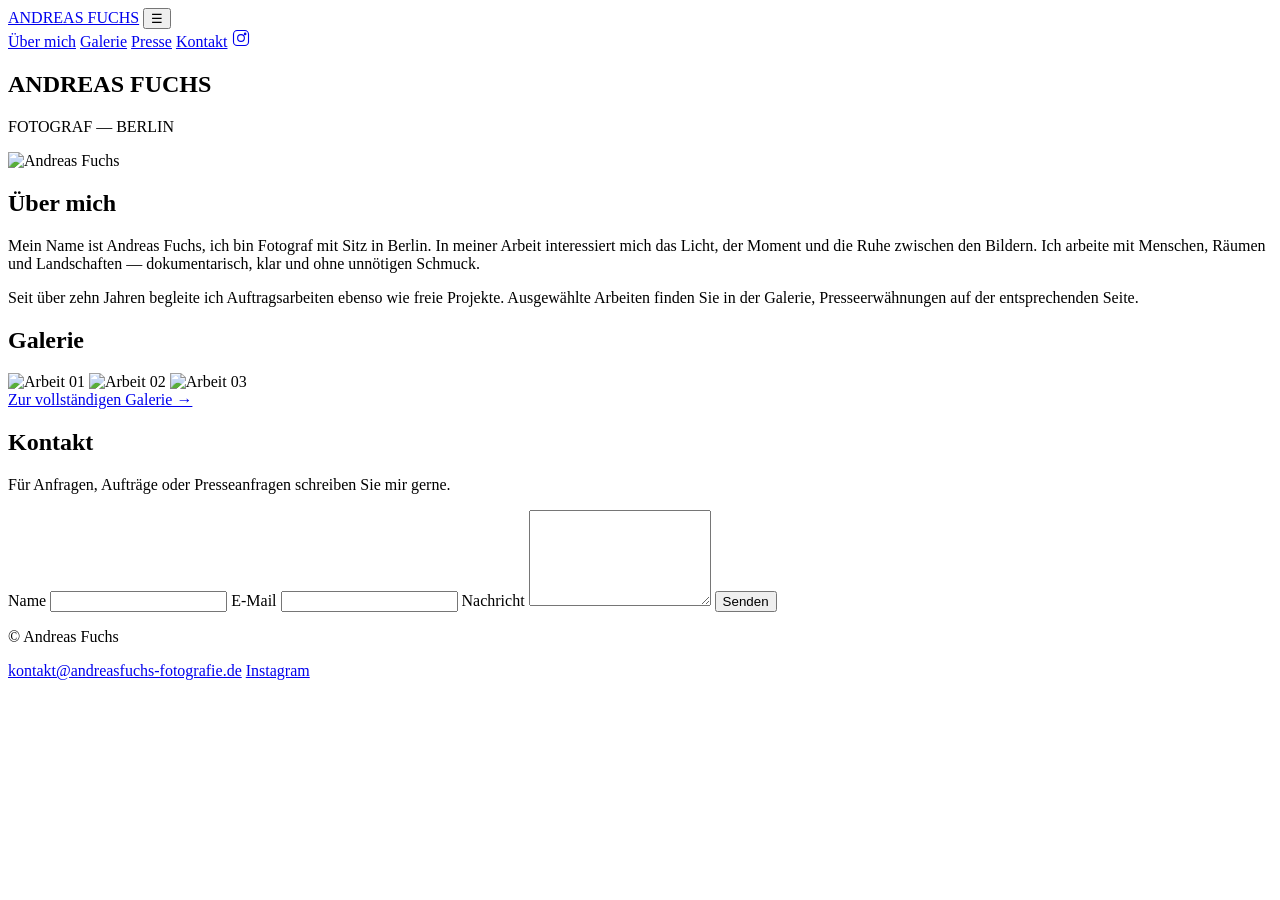
==== index.html @ 24225672 "Create index.html" ====
<!DOCTYPE html>
<html lang="de">
<head>
<meta charset="UTF-8">
<meta name="viewport" content="width=device-width, initial-scale=1.0">
<title>Andreas Fuchs — Fotograf</title>
<meta name="description" content="Andreas Fuchs — Fotograf. Portfolio, Galerie und Kontakt.">
<link rel="preconnect" href="https://fonts.googleapis.com">
<link href="https://fonts.googleapis.com/css2?family=UnifrakturCook:wght@700&display=swap" rel="stylesheet">
<link rel="stylesheet" href="css/style.css">
</head>
<body>

<header class="site-header">
  <a href="index.html" class="logo">ANDREAS FUCHS</a>
  <button class="nav-toggle" id="navToggle" aria-label="Menü öffnen">☰</button>
  <nav class="main-nav" id="mainNav">
    <a href="index.html#about">Über mich</a>
    <a href="galerie.html">Galerie</a>
    <a href="presse.html">Presse</a>
    <a href="index.html#kontakt">Kontakt</a>
    <a href="https://instagram.com/DEIN_INSTAGRAM_NAME" target="_blank" rel="noopener" class="ig-link" aria-label="Instagram">
      <svg width="18" height="18" viewBox="0 0 24 24" fill="none" stroke="currentColor" stroke-width="1.5">
        <rect x="2" y="2" width="20" height="20" rx="5"/>
        <circle cx="12" cy="12" r="4.5"/>
        <circle cx="17.5" cy="6.5" r="1"/>
      </svg>
    </a>
  </nav>
</header>

<main>

  <section class="hero">
    <h1 class="display-name">ANDREAS FUCHS</h1>
    <p class="hero-sub">FOTOGRAF — BERLIN</p>
  </section>

  <section id="about" class="about">
    <div class="about-grid">
      <div class="about-image">
        <img src="images/portrait.jpg" alt="Andreas Fuchs">
      </div>
      <div class="about-text">
        <h2>Über mich</h2>
        <p>
          Mein Name ist Andreas Fuchs, ich bin Fotograf mit Sitz in Berlin.
          In meiner Arbeit interessiert mich das Licht, der Moment und die
          Ruhe zwischen den Bildern. Ich arbeite mit Menschen, Räumen und
          Landschaften — dokumentarisch, klar und ohne unnötigen Schmuck.
        </p>
        <p>
          Seit über zehn Jahren begleite ich Auftragsarbeiten ebenso wie
          freie Projekte. Ausgewählte Arbeiten finden Sie in der Galerie,
          Presseerwähnungen auf der entsprechenden Seite.
        </p>
      </div>
    </div>
  </section>

  <section class="gallery-teaser">
    <h2>Galerie</h2>
    <div class="teaser-grid">
      <img src="images/01.jpg" alt="Arbeit 01">
      <img src="images/02.jpg" alt="Arbeit 02">
      <img src="images/03.jpg" alt="Arbeit 03">
    </div>
    <a href="galerie.html" class="text-link">Zur vollständigen Galerie →</a>
  </section>

  <section id="kontakt" class="kontakt">
    <h2>Kontakt</h2>
    <p class="kontakt-intro">Für Anfragen, Aufträge oder Presseanfragen schreiben Sie mir gerne.</p>

    <form action="https://formsubmit.co/DEINE-EMAIL@domain.de" method="POST" class="contact-form">
      <input type="hidden" name="_subject" value="Neue Nachricht über die Website">
      <input type="hidden" name="_captcha" value="false">
      <input type="hidden" name="_next" value="https://DEINE-DOMAIN.de/index.html#kontakt">

      <label for="name">Name</label>
      <input type="text" id="name" name="Name" required>

      <label for="email">E-Mail</label>
      <input type="email" id="email" name="E-Mail" required>

      <label for="nachricht">Nachricht</label>
      <textarea id="nachricht" name="Nachricht" rows="6" required></textarea>

      <button type="submit">Senden</button>
    </form>
  </section>

</main>

<footer class="site-footer">
  <p>© <span id="year"></span> Andreas Fuchs</p>
  <div class="footer-links">
    <a href="mailto:kontakt@andreasfuchs-fotografie.de">kontakt@andreasfuchs-fotografie.de</a>
    <a href="https://instagram.com/DEIN_INSTAGRAM_NAME" target="_blank" rel="noopener">Instagram</a>
  </div>
</footer>

<script src="js/script.js"></script>
</body>
</html>
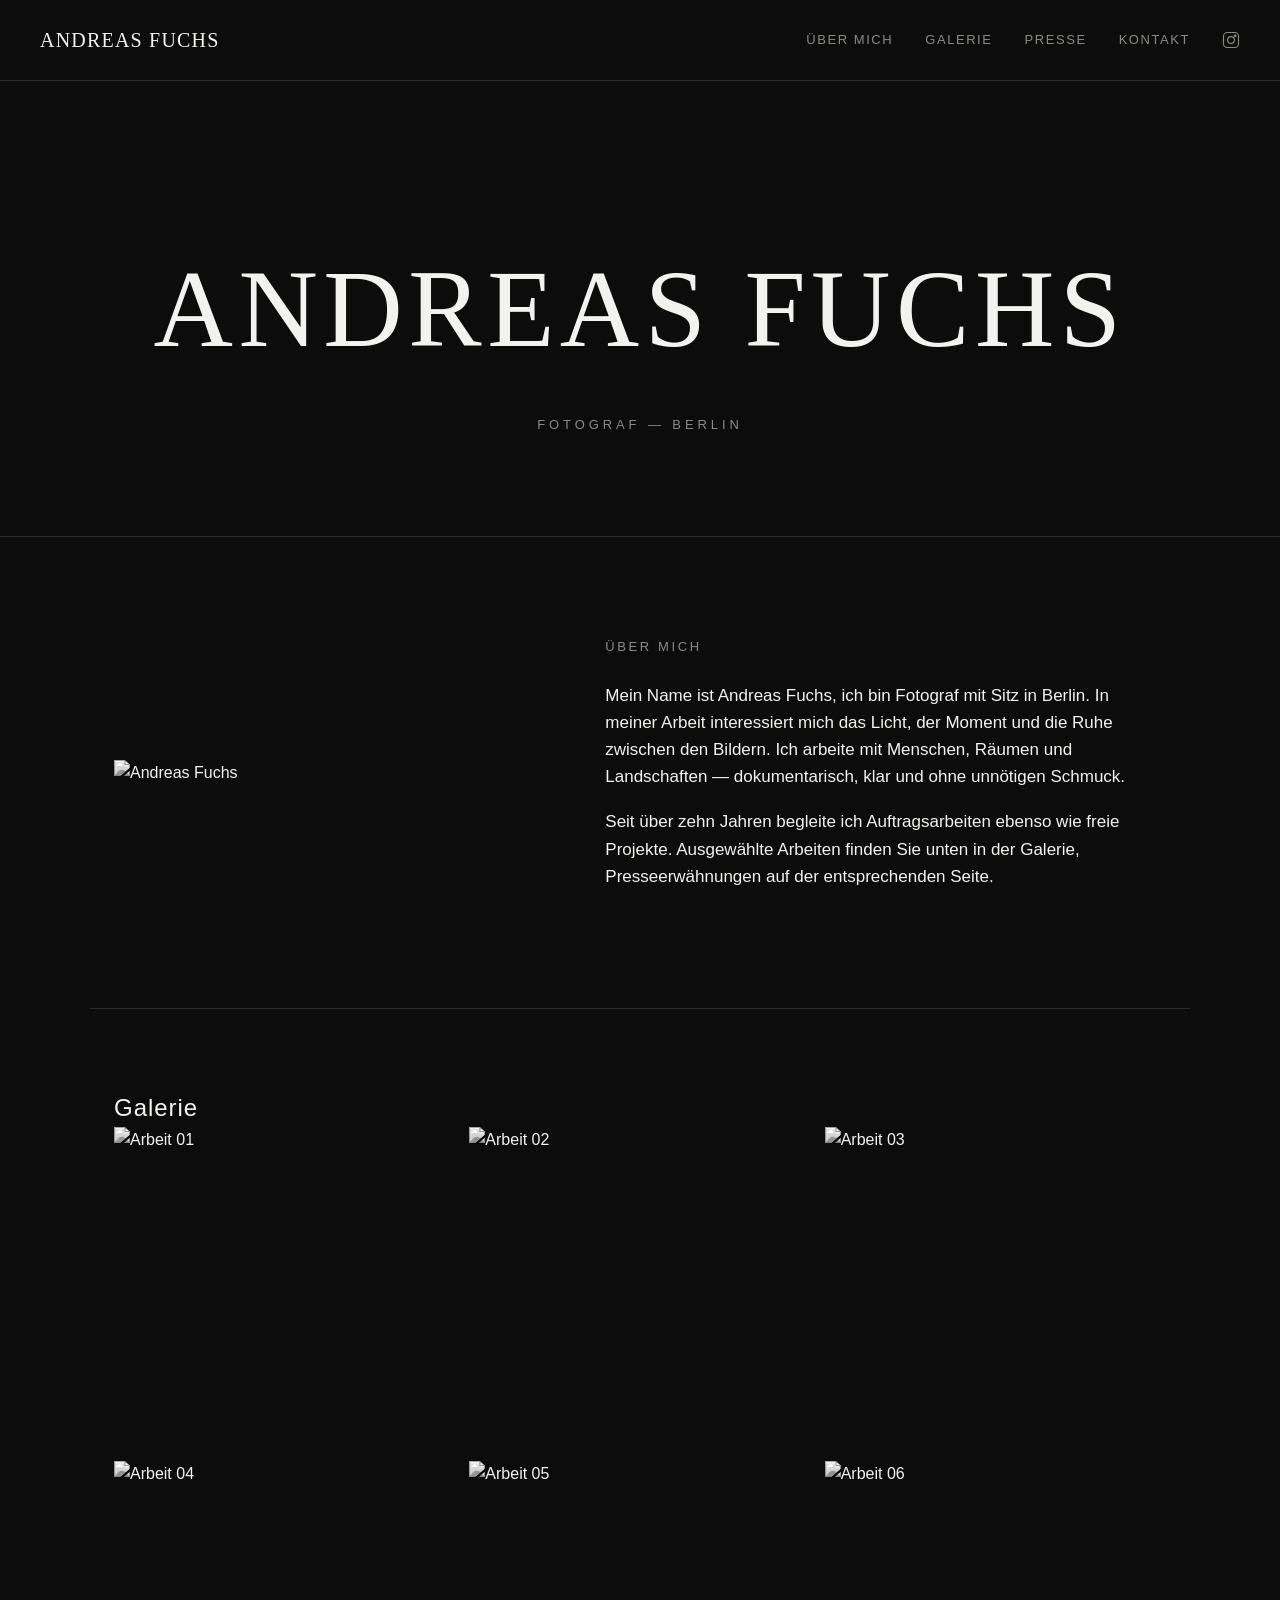
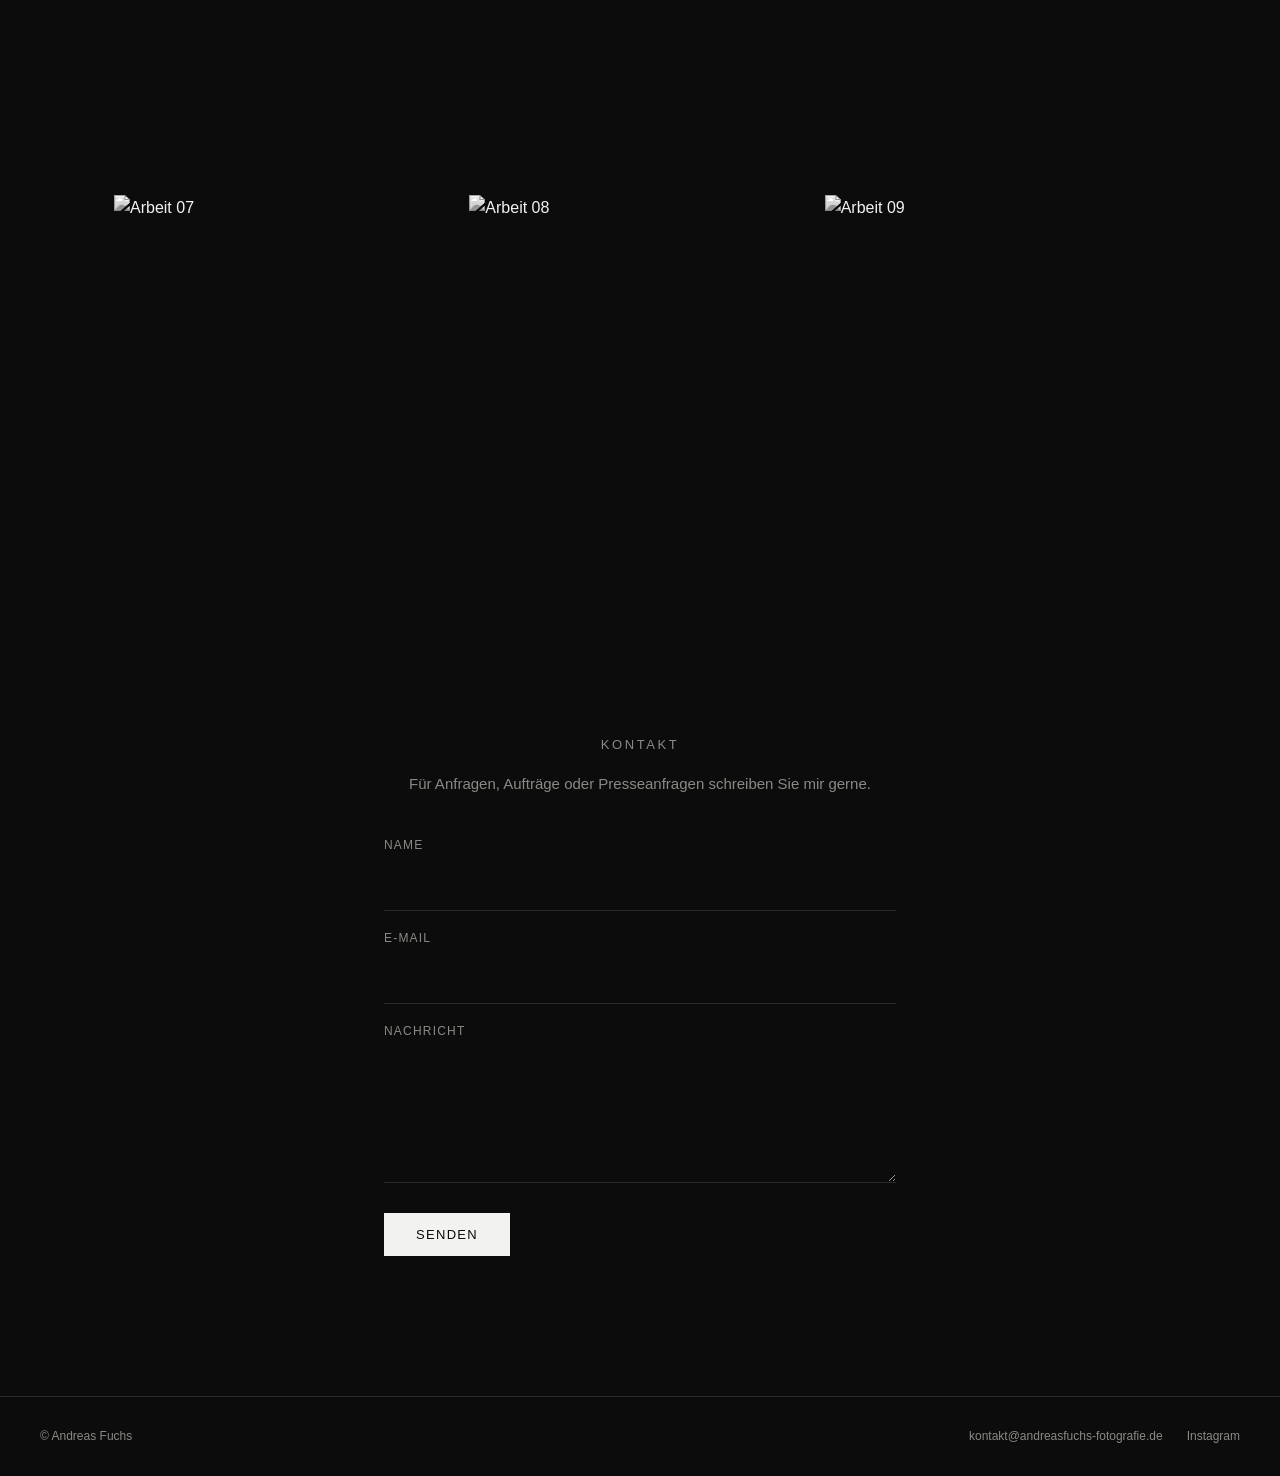
==== commit 75b9380a: "Refactor navigation links and add gallery section Updated navigation links to use fragment identifie" ====
--- a/index.html
+++ b/index.html
@@ -15,10 +15,10 @@
   <a href="index.html" class="logo">ANDREAS FUCHS</a>
   <button class="nav-toggle" id="navToggle" aria-label="Menü öffnen">☰</button>
   <nav class="main-nav" id="mainNav">
-    <a href="index.html#about">Über mich</a>
-    <a href="galerie.html">Galerie</a>
+    <a href="#about">Über mich</a>
+    <a href="#galerie">Galerie</a>
     <a href="presse.html">Presse</a>
-    <a href="index.html#kontakt">Kontakt</a>
+    <a href="#kontakt">Kontakt</a>
     <a href="https://instagram.com/DEIN_INSTAGRAM_NAME" target="_blank" rel="noopener" class="ig-link" aria-label="Instagram">
       <svg width="18" height="18" viewBox="0 0 24 24" fill="none" stroke="currentColor" stroke-width="1.5">
         <rect x="2" y="2" width="20" height="20" rx="5"/>
@@ -51,21 +51,32 @@
         </p>
         <p>
           Seit über zehn Jahren begleite ich Auftragsarbeiten ebenso wie
-          freie Projekte. Ausgewählte Arbeiten finden Sie in der Galerie,
-          Presseerwähnungen auf der entsprechenden Seite.
+          freie Projekte. Ausgewählte Arbeiten finden Sie unten in der
+          Galerie, Presseerwähnungen auf der entsprechenden Seite.
         </p>
       </div>
     </div>
   </section>
 
-  <section class="gallery-teaser">
-    <h2>Galerie</h2>
-    <div class="teaser-grid">
-      <img src="images/01.jpg" alt="Arbeit 01">
-      <img src="images/02.jpg" alt="Arbeit 02">
-      <img src="images/03.jpg" alt="Arbeit 03">
+  <section id="galerie" class="gallery-page">
+    <h2 class="section-label">Galerie</h2>
+
+    <!--
+      Bilder einfach in /images/ hochladen und hier als
+      <div class="img-item"><img src="images/DATEINAME.jpg" alt="Beschreibung"></div>
+      ergänzen. Reihenfolge = Reihenfolge im Grid.
+    -->
+    <div class="full-grid" id="galleryGrid">
+      <div class="img-item"><img src="images/01.jpg" alt="Arbeit 01"></div>
+      <div class="img-item"><img src="images/02.jpg" alt="Arbeit 02"></div>
+      <div class="img-item"><img src="images/03.jpg" alt="Arbeit 03"></div>
+      <div class="img-item"><img src="images/04.jpg" alt="Arbeit 04"></div>
+      <div class="img-item"><img src="images/05.jpg" alt="Arbeit 05"></div>
+      <div class="img-item"><img src="images/06.jpg" alt="Arbeit 06"></div>
+      <div class="img-item"><img src="images/07.jpg" alt="Arbeit 07"></div>
+      <div class="img-item"><img src="images/08.jpg" alt="Arbeit 08"></div>
+      <div class="img-item"><img src="images/09.jpg" alt="Arbeit 09"></div>
     </div>
-    <a href="galerie.html" class="text-link">Zur vollständigen Galerie →</a>
   </section>
 
   <section id="kontakt" class="kontakt">
@@ -92,6 +103,12 @@
 
 </main>
 
+<!-- Lightbox (kein Fade, nur Ein-/Ausblenden) -->
+<div class="lightbox" id="lightbox">
+  <span class="lightbox-close" id="lightboxClose">×</span>
+  <img id="lightboxImg" src="" alt="">
+</div>
+
 <footer class="site-footer">
   <p>© <span id="year"></span> Andreas Fuchs</p>
   <div class="footer-links">
--- a/css/style.css
+++ b/css/style.css
@@ -0,0 +1,376 @@
+@font-face {
+  font-family: 'Gothic Factory';
+  src: url('../fonts/GothicFactory.woff2') format('woff2'),
+       url('../fonts/GothicFactory.woff') format('woff');
+  font-weight: normal;
+  font-style: normal;
+  font-display: swap;
+}
+
+:root {
+  --bg: #0c0c0c;
+  --fg: #f2f2f0;
+  --muted: #8a8a85;
+  --line: #2a2a28;
+  --max-width: 1100px;
+}
+
+* { box-sizing: border-box; margin: 0; padding: 0; }
+
+body {
+  background: var(--bg);
+  color: var(--fg);
+  font-family: 'Helvetica Neue', Arial, sans-serif;
+  font-size: 16px;
+  line-height: 1.6;
+  -webkit-font-smoothing: antialiased;
+}
+
+a { color: inherit; text-decoration: none; }
+
+h1, h2 { font-weight: 400; letter-spacing: 0.04em; }
+
+/* Display-Schrift für den Namen */
+.display-name, .logo {
+  font-family: 'Gothic Factory', 'UnifrakturCook', serif;
+}
+
+/* HEADER / NAV */
+.site-header {
+  display: flex;
+  align-items: center;
+  justify-content: space-between;
+  padding: 24px 40px;
+  border-bottom: 1px solid var(--line);
+}
+
+.logo {
+  font-size: 20px;
+  letter-spacing: 0.06em;
+}
+
+.main-nav {
+  display: flex;
+  align-items: center;
+  gap: 32px;
+}
+
+.main-nav a {
+  font-size: 13px;
+  text-transform: uppercase;
+  letter-spacing: 0.12em;
+  color: var(--muted);
+}
+
+.main-nav a:hover,
+.main-nav a.active {
+  color: var(--fg);
+}
+
+.ig-link { display: flex; align-items: center; }
+
+.nav-toggle {
+  display: none;
+  background: none;
+  border: none;
+  color: var(--fg);
+  font-size: 22px;
+  cursor: pointer;
+}
+
+/* HERO */
+.hero {
+  text-align: center;
+  padding: 140px 24px 100px;
+  border-bottom: 1px solid var(--line);
+}
+
+.display-name {
+  font-size: clamp(48px, 9vw, 110px);
+  letter-spacing: 0.05em;
+}
+
+.hero-sub {
+  margin-top: 18px;
+  font-size: 13px;
+  letter-spacing: 0.3em;
+  color: var(--muted);
+  text-transform: uppercase;
+}
+
+/* ABOUT */
+.about {
+  max-width: var(--max-width);
+  margin: 0 auto;
+  padding: 100px 24px;
+  border-bottom: 1px solid var(--line);
+}
+
+.about-grid {
+  display: grid;
+  grid-template-columns: 1fr 1.3fr;
+  gap: 60px;
+  align-items: center;
+}
+
+.about-image img {
+  width: 100%;
+  display: block;
+  filter: grayscale(100%);
+}
+
+.about-text h2 {
+  font-size: 13px;
+  text-transform: uppercase;
+  letter-spacing: 0.2em;
+  color: var(--muted);
+  margin-bottom: 24px;
+}
+
+.about-text p {
+  margin-bottom: 18px;
+  font-size: 17px;
+  max-width: 56ch;
+}
+
+/* GALLERY TEASER (Startseite) */
+.gallery-teaser {
+  max-width: var(--max-width);
+  margin: 0 auto;
+  padding: 100px 24px;
+  border-bottom: 1px solid var(--line);
+  text-align: center;
+}
+
+.gallery-teaser h2 {
+  font-size: 13px;
+  text-transform: uppercase;
+  letter-spacing: 0.2em;
+  color: var(--muted);
+  margin-bottom: 40px;
+}
+
+.teaser-grid {
+  display: grid;
+  grid-template-columns: repeat(3, 1fr);
+  gap: 16px;
+  margin-bottom: 36px;
+}
+
+.teaser-grid img {
+  width: 100%;
+  height: 340px;
+  object-fit: cover;
+  display: block;
+  filter: grayscale(100%);
+}
+
+.text-link {
+  font-size: 13px;
+  letter-spacing: 0.1em;
+  text-transform: uppercase;
+  border-bottom: 1px solid var(--fg);
+  padding-bottom: 2px;
+}
+
+/* GALERIE-SEITE */
+.gallery-page, .presse-page {
+  max-width: var(--max-width);
+  margin: 0 auto;
+  padding: 80px 24px 120px;
+}
+
+.gallery-page h1, .presse-page h1 {
+  font-size: 14px;
+  text-transform: uppercase;
+  letter-spacing: 0.2em;
+  color: var(--muted);
+  margin-bottom: 50px;
+}
+
+.full-grid {
+  display: grid;
+  grid-template-columns: repeat(3, 1fr);
+  gap: 14px;
+}
+
+.img-item img {
+  width: 100%;
+  height: 320px;
+  object-fit: cover;
+  display: block;
+  filter: grayscale(100%);
+  cursor: pointer;
+}
+
+/* LIGHTBOX — kein Fade, nur Sichtbarkeit */
+.lightbox {
+  display: none;
+  position: fixed;
+  inset: 0;
+  background: rgba(0,0,0,0.95);
+  align-items: center;
+  justify-content: center;
+  z-index: 999;
+  padding: 40px;
+}
+
+.lightbox.open { display: flex; }
+
+.lightbox img {
+  max-width: 100%;
+  max-height: 90vh;
+  object-fit: contain;
+}
+
+.lightbox-close {
+  position: absolute;
+  top: 28px;
+  right: 40px;
+  font-size: 32px;
+  cursor: pointer;
+  color: var(--fg);
+}
+
+/* PRESSE */
+.presse-list {
+  list-style: none;
+}
+
+.presse-list li {
+  display: flex;
+  flex-wrap: wrap;
+  align-items: baseline;
+  gap: 18px;
+  padding: 22px 0;
+  border-bottom: 1px solid var(--line);
+}
+
+.presse-date {
+  font-size: 13px;
+  color: var(--muted);
+  width: 50px;
+}
+
+.presse-title {
+  flex: 1;
+  font-size: 16px;
+}
+
+.presse-note {
+  margin-top: 40px;
+  font-size: 13px;
+  color: var(--muted);
+}
+
+/* KONTAKT */
+.kontakt {
+  max-width: 560px;
+  margin: 0 auto;
+  padding: 100px 24px 140px;
+}
+
+.kontakt h2 {
+  font-size: 13px;
+  text-transform: uppercase;
+  letter-spacing: 0.2em;
+  color: var(--muted);
+  margin-bottom: 16px;
+  text-align: center;
+}
+
+.kontakt-intro {
+  text-align: center;
+  color: var(--muted);
+  margin-bottom: 40px;
+  font-size: 15px;
+}
+
+.contact-form {
+  display: flex;
+  flex-direction: column;
+  gap: 18px;
+}
+
+.contact-form label {
+  font-size: 12px;
+  text-transform: uppercase;
+  letter-spacing: 0.1em;
+  color: var(--muted);
+}
+
+.contact-form input,
+.contact-form textarea {
+  background: transparent;
+  border: none;
+  border-bottom: 1px solid var(--line);
+  color: var(--fg);
+  font-family: inherit;
+  font-size: 15px;
+  padding: 10px 2px;
+}
+
+.contact-form input:focus,
+.contact-form textarea:focus {
+  outline: none;
+  border-bottom-color: var(--fg);
+}
+
+.contact-form button {
+  margin-top: 12px;
+  align-self: flex-start;
+  background: var(--fg);
+  color: var(--bg);
+  border: none;
+  padding: 14px 32px;
+  font-size: 13px;
+  letter-spacing: 0.1em;
+  text-transform: uppercase;
+  cursor: pointer;
+}
+
+/* FOOTER */
+.site-footer {
+  display: flex;
+  flex-wrap: wrap;
+  justify-content: space-between;
+  gap: 12px;
+  padding: 30px 40px;
+  border-top: 1px solid var(--line);
+  font-size: 12px;
+  color: var(--muted);
+}
+
+.footer-links {
+  display: flex;
+  gap: 24px;
+}
+
+.footer-links a:hover { color: var(--fg); }
+
+/* RESPONSIVE */
+@media (max-width: 800px) {
+  .about-grid { grid-template-columns: 1fr; }
+  .teaser-grid { grid-template-columns: repeat(2, 1fr); }
+  .full-grid { grid-template-columns: repeat(2, 1fr); }
+
+  .nav-toggle { display: block; }
+  .main-nav {
+    display: none;
+    flex-direction: column;
+    align-items: flex-start;
+    gap: 18px;
+    position: absolute;
+    top: 72px;
+    left: 0;
+    right: 0;
+    background: var(--bg);
+    padding: 24px 40px;
+    border-bottom: 1px solid var(--line);
+  }
+  .main-nav.open { display: flex; }
+}
+
+@media (max-width: 480px) {
+  .teaser-grid, .full-grid { grid-template-columns: 1fr; }
+}
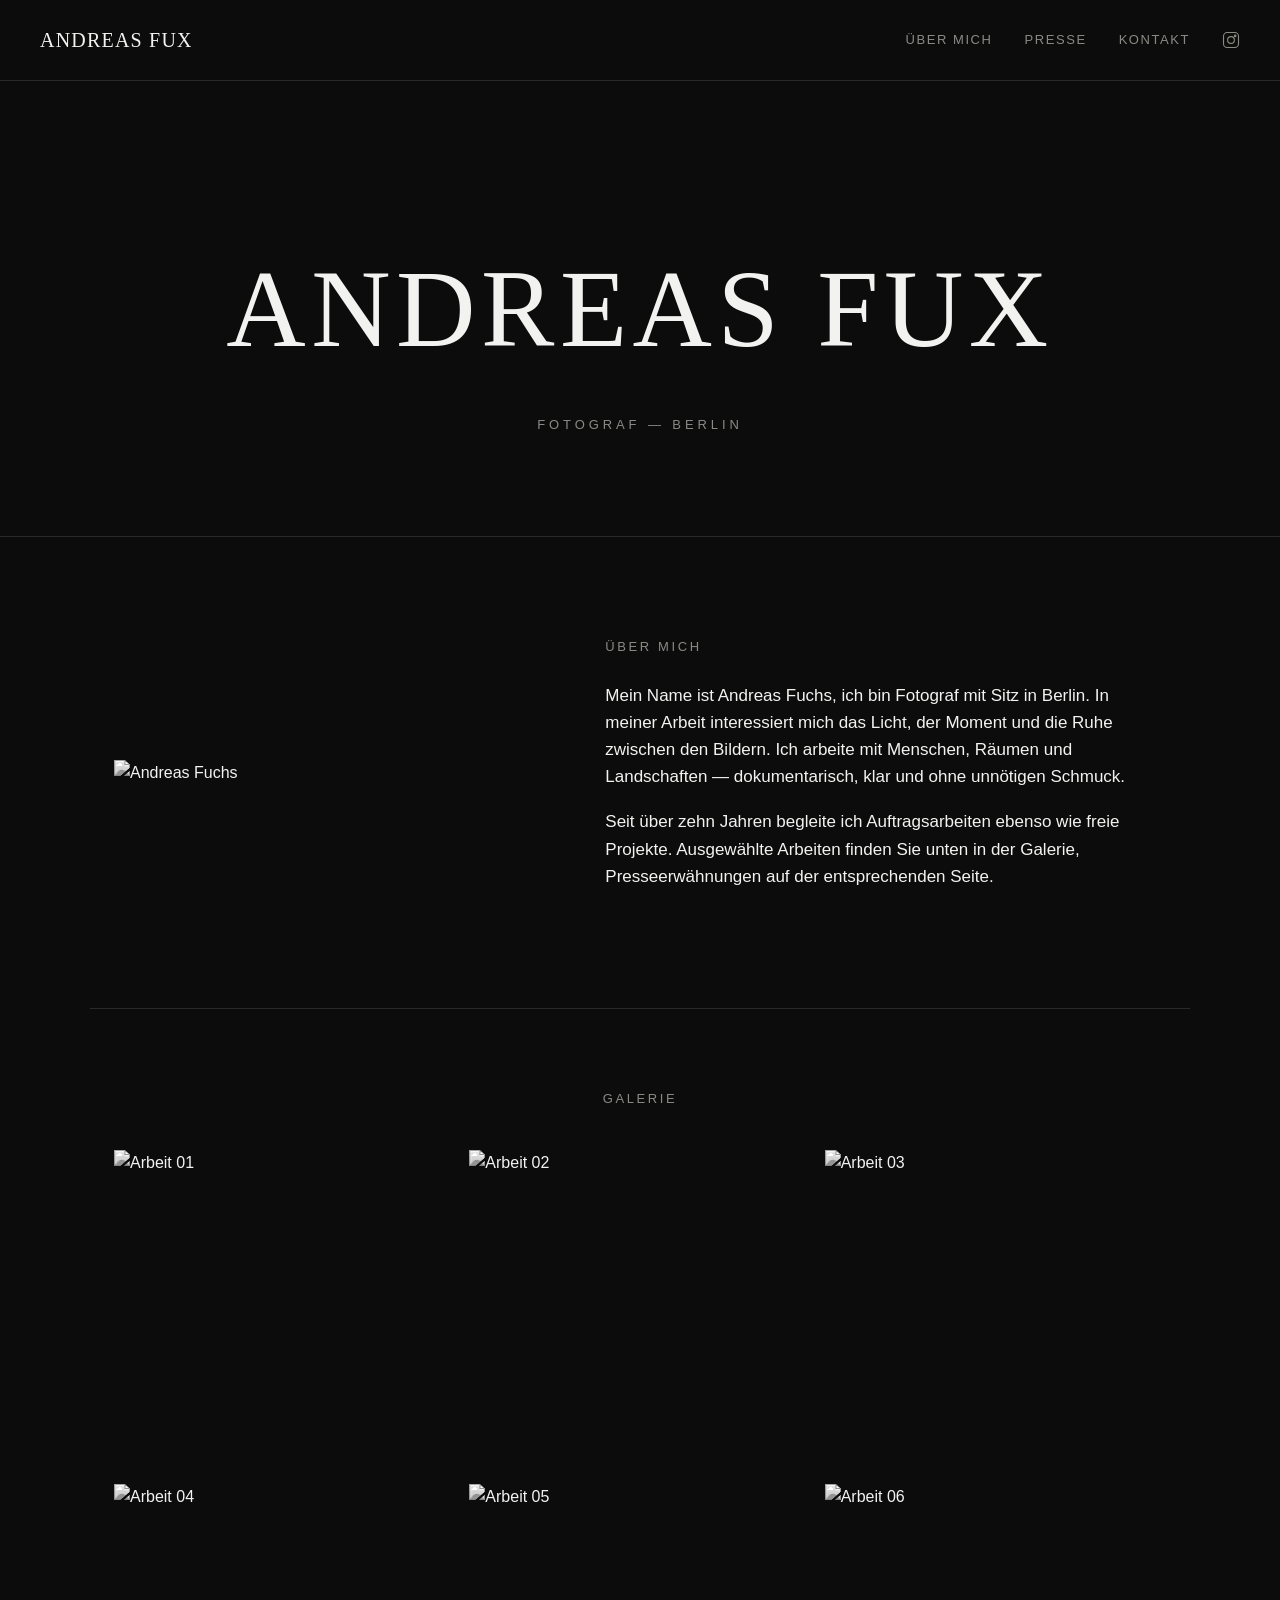
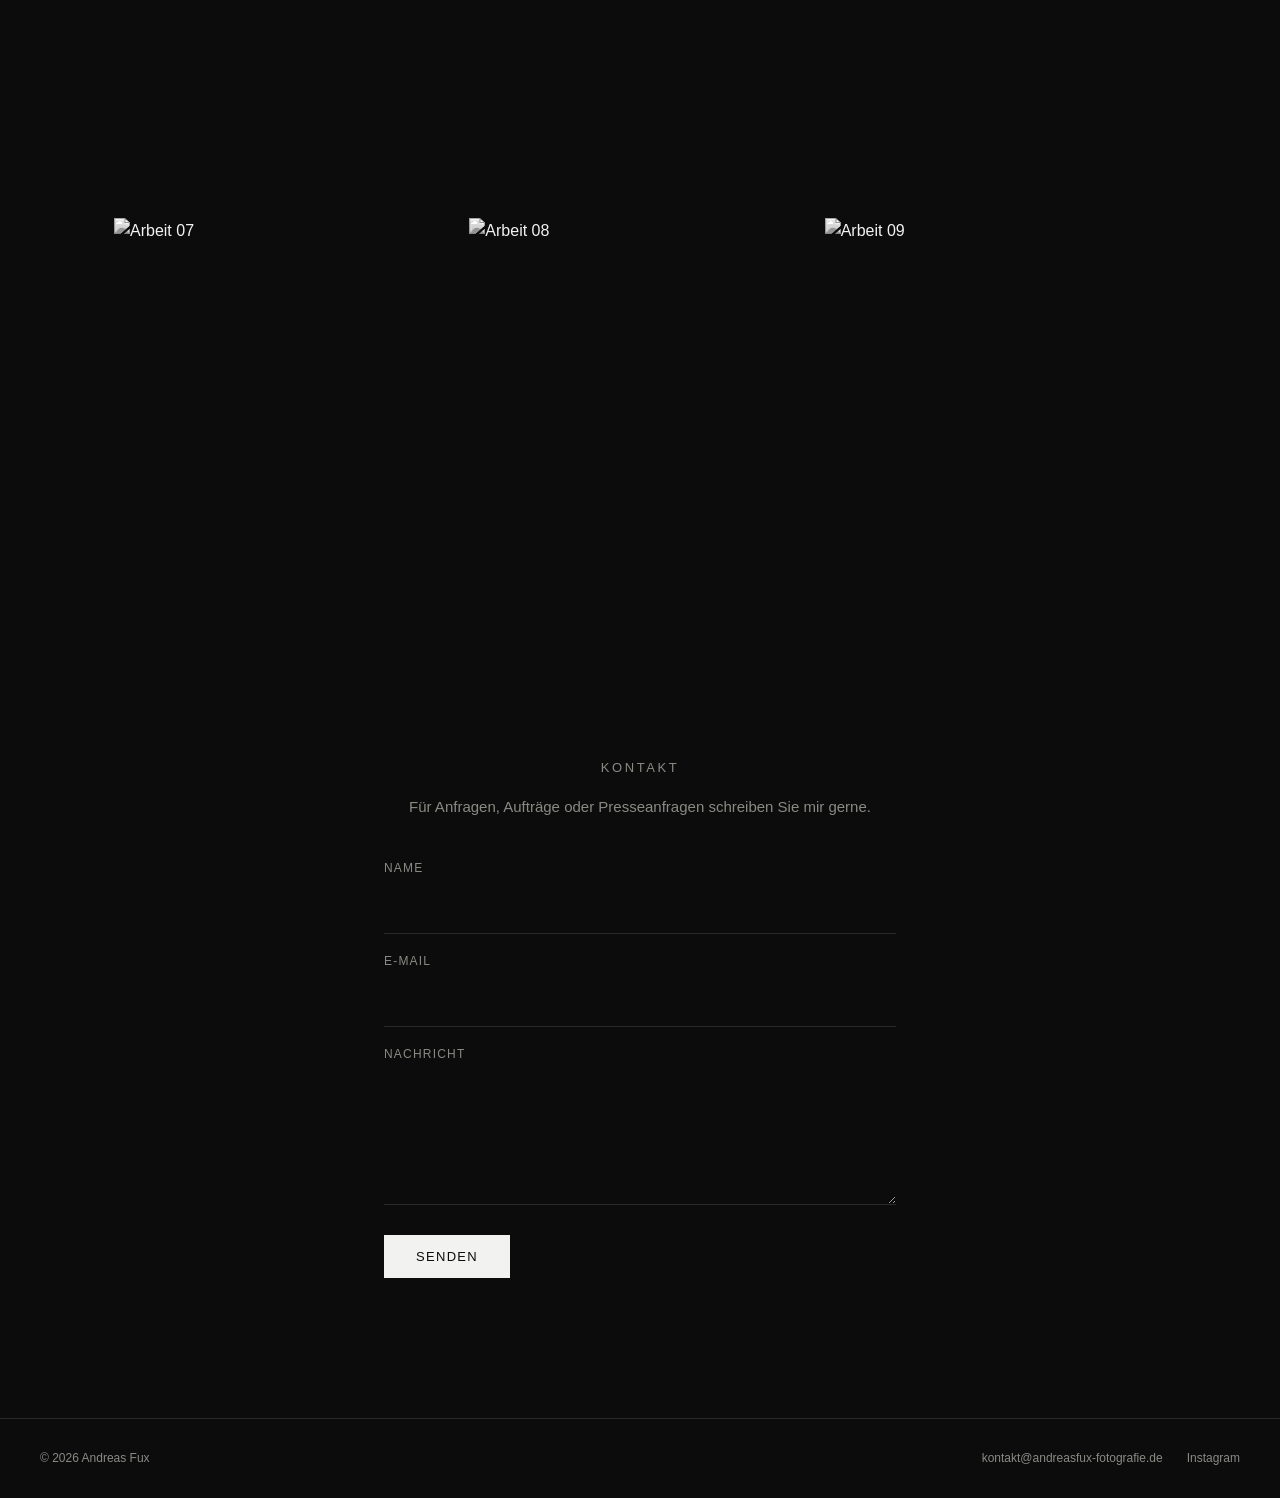
==== commit 0a95c683: "Correct spelling of 'Fuchs' to 'Fux' in index.html" ====
--- a/index.html
+++ b/index.html
@@ -3,8 +3,8 @@
 <head>
 <meta charset="UTF-8">
 <meta name="viewport" content="width=device-width, initial-scale=1.0">
-<title>Andreas Fuchs — Fotograf</title>
-<meta name="description" content="Andreas Fuchs — Fotograf. Portfolio, Galerie und Kontakt.">
+<title>Andreas Fux — Fotograf</title>
+<meta name="description" content="Andreas Fux — Fotograf. Portfolio, Galerie und Kontakt.">
 <link rel="preconnect" href="https://fonts.googleapis.com">
 <link href="https://fonts.googleapis.com/css2?family=UnifrakturCook:wght@700&display=swap" rel="stylesheet">
 <link rel="stylesheet" href="css/style.css">
@@ -12,11 +12,10 @@
 <body>
 
 <header class="site-header">
-  <a href="index.html" class="logo">ANDREAS FUCHS</a>
+  <a href="index.html" class="logo">ANDREAS FUX</a>
   <button class="nav-toggle" id="navToggle" aria-label="Menü öffnen">☰</button>
   <nav class="main-nav" id="mainNav">
     <a href="#about">Über mich</a>
-    <a href="#galerie">Galerie</a>
     <a href="presse.html">Presse</a>
     <a href="#kontakt">Kontakt</a>
     <a href="https://instagram.com/DEIN_INSTAGRAM_NAME" target="_blank" rel="noopener" class="ig-link" aria-label="Instagram">
@@ -32,7 +31,7 @@
 <main>
 
   <section class="hero">
-    <h1 class="display-name">ANDREAS FUCHS</h1>
+    <h1 class="display-name">ANDREAS FUX</h1>
     <p class="hero-sub">FOTOGRAF — BERLIN</p>
   </section>
 
@@ -110,9 +109,9 @@
 </div>
 
 <footer class="site-footer">
-  <p>© <span id="year"></span> Andreas Fuchs</p>
+  <p>© <span id="year"></span> Andreas Fux</p>
   <div class="footer-links">
-    <a href="mailto:kontakt@andreasfuchs-fotografie.de">kontakt@andreasfuchs-fotografie.de</a>
+    <a href="mailto:kontakt@andreasfuchs-fotografie.de">kontakt@andreasfux-fotografie.de</a>
     <a href="https://instagram.com/DEIN_INSTAGRAM_NAME" target="_blank" rel="noopener">Instagram</a>
   </div>
 </footer>
--- a/css/style.css
+++ b/css/style.css
@@ -374,3 +374,12 @@
 @media (max-width: 480px) {
   .teaser-grid, .full-grid { grid-template-columns: 1fr; }
 }
+
+.section-label {
+  font-size: 13px;
+  text-transform: uppercase;
+  letter-spacing: 0.2em;
+  color: var(--muted);
+  margin-bottom: 40px;
+  text-align: center;
+}
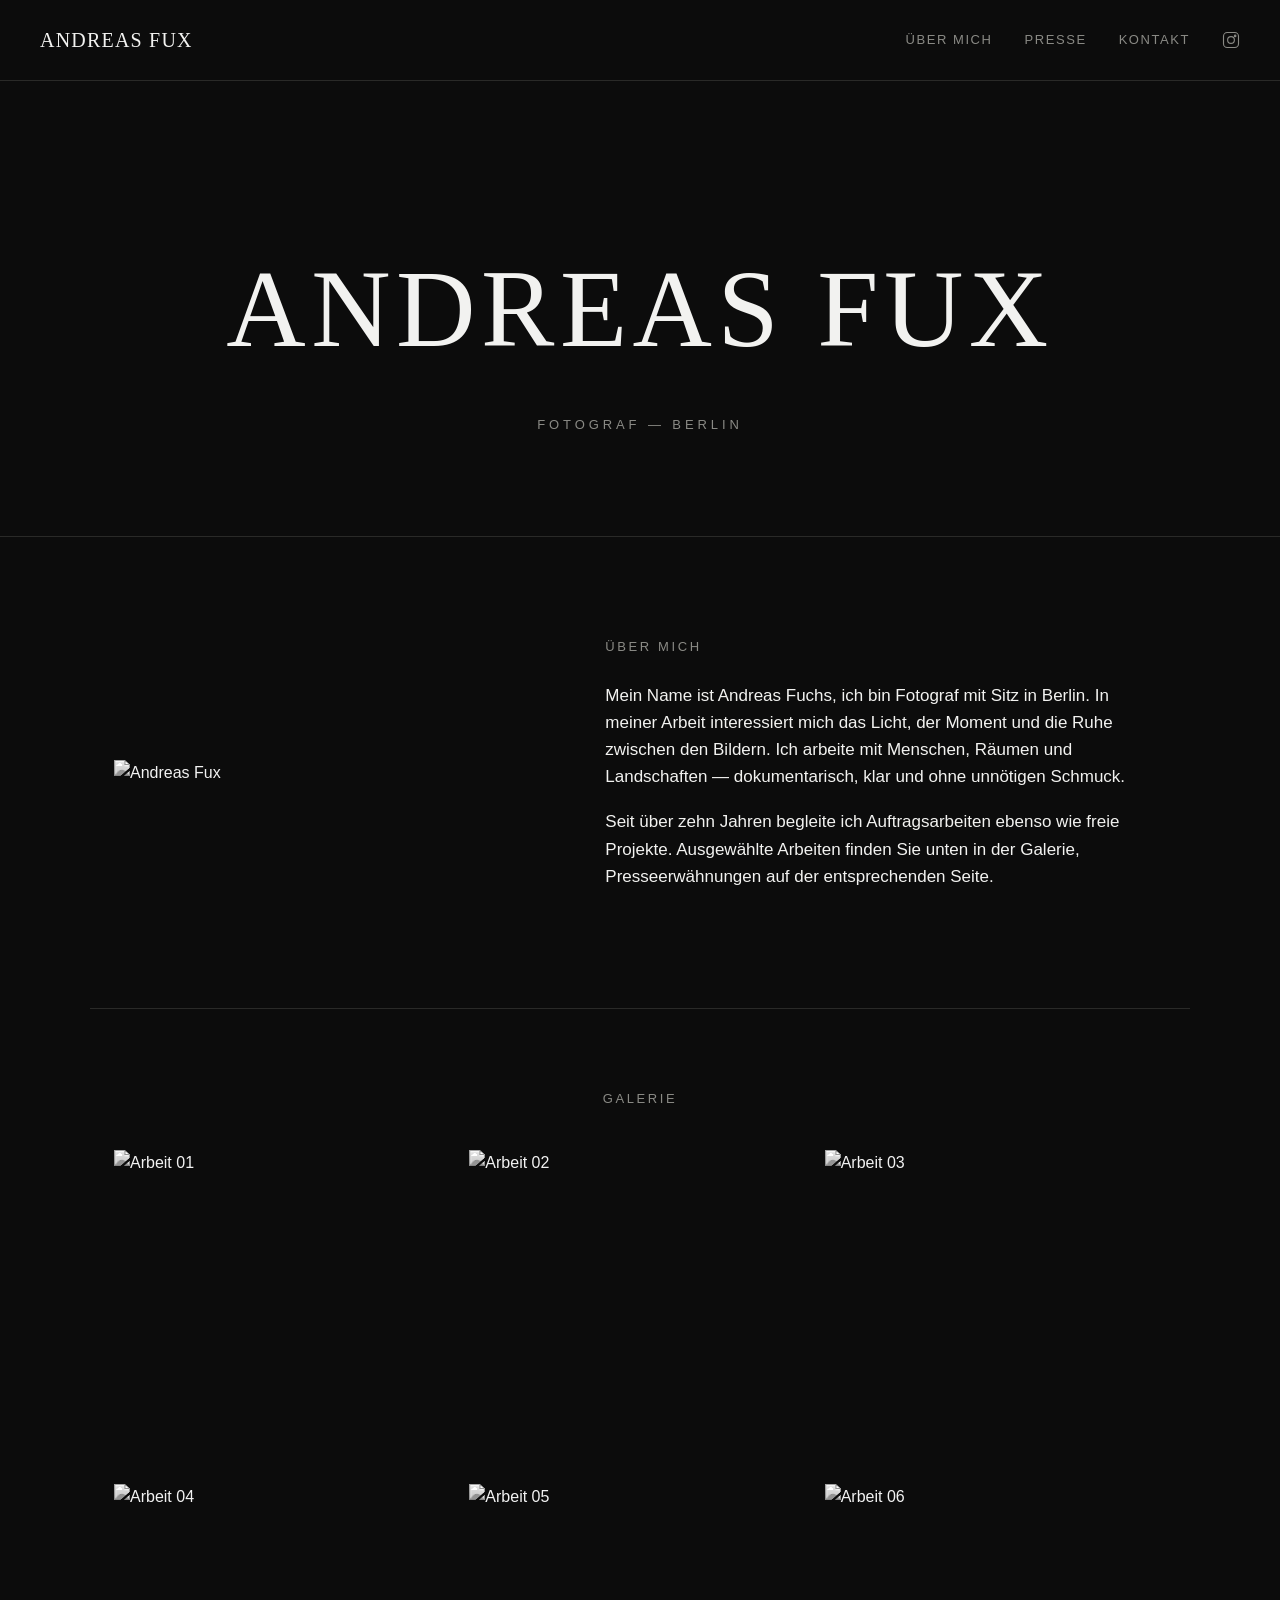
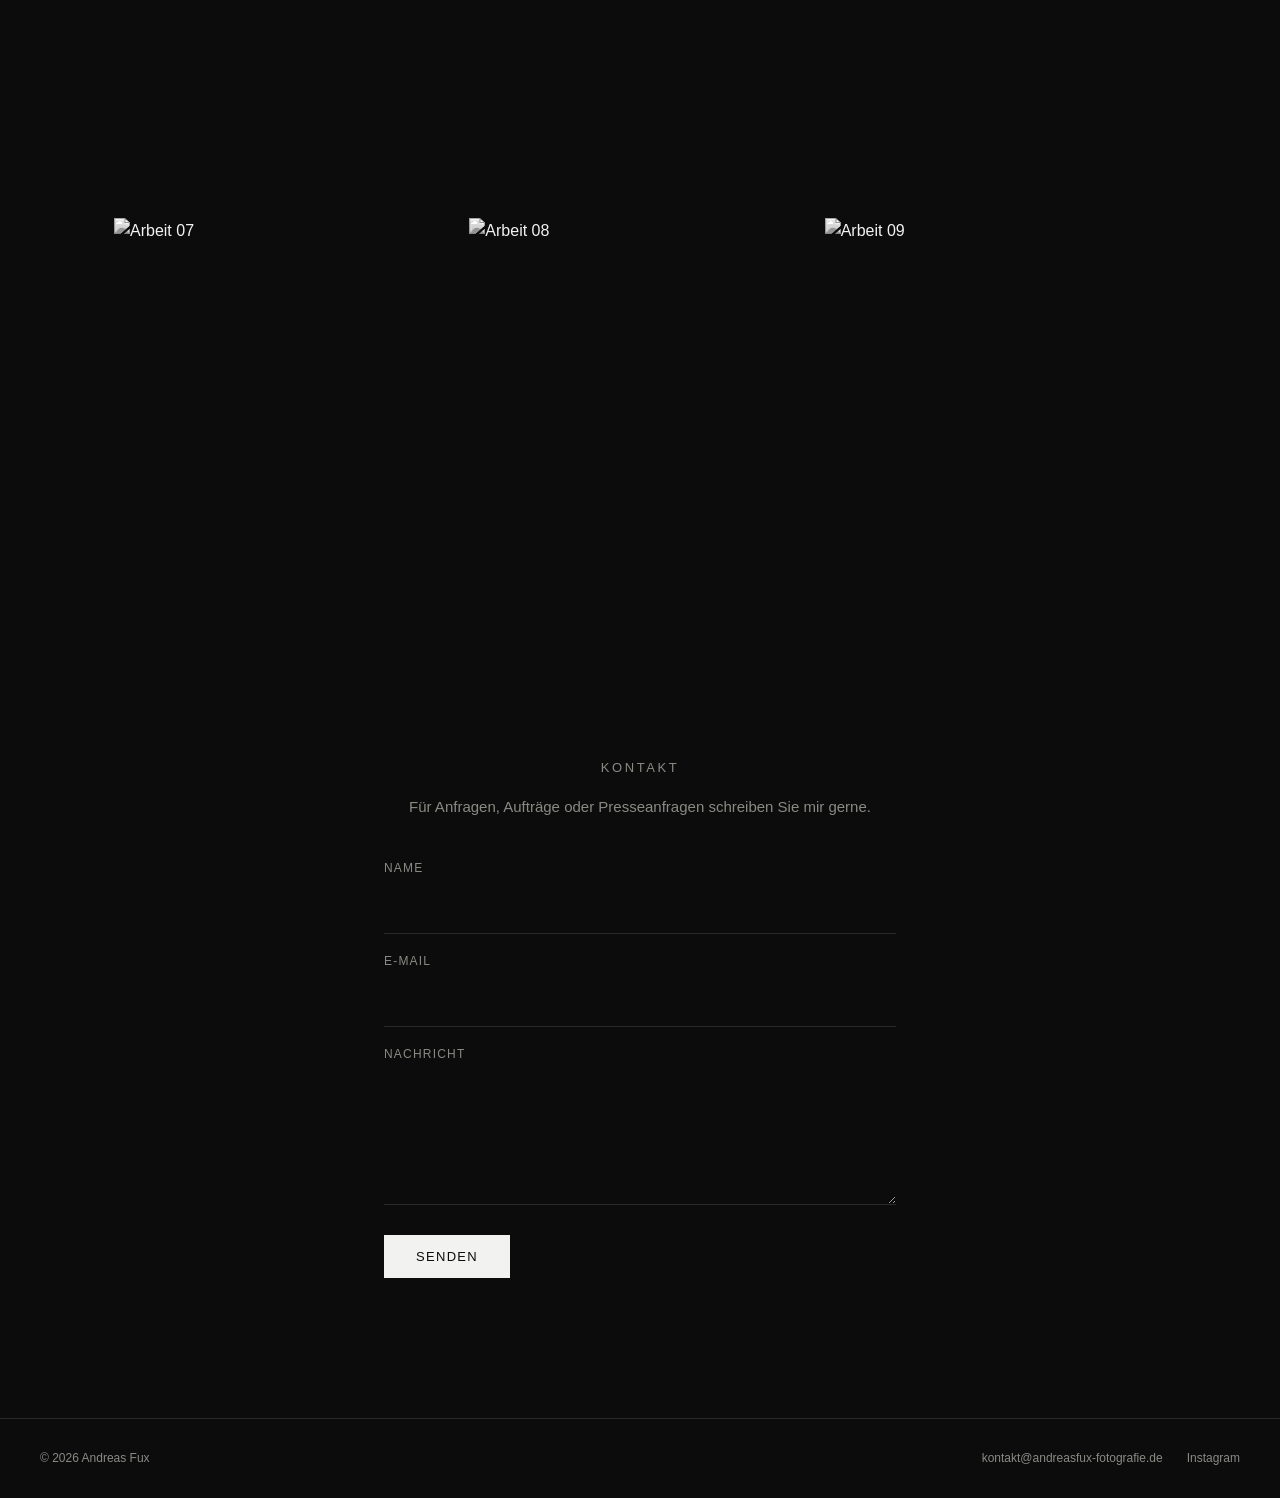
==== commit 92ace8d0: "Fix typo in alt attribute for image" ====
--- a/index.html
+++ b/index.html
@@ -38,7 +38,7 @@
   <section id="about" class="about">
     <div class="about-grid">
       <div class="about-image">
-        <img src="images/portrait.jpg" alt="Andreas Fuchs">
+        <img src="images/portrait.jpg" alt="Andreas Fux">
       </div>
       <div class="about-text">
         <h2>Über mich</h2>
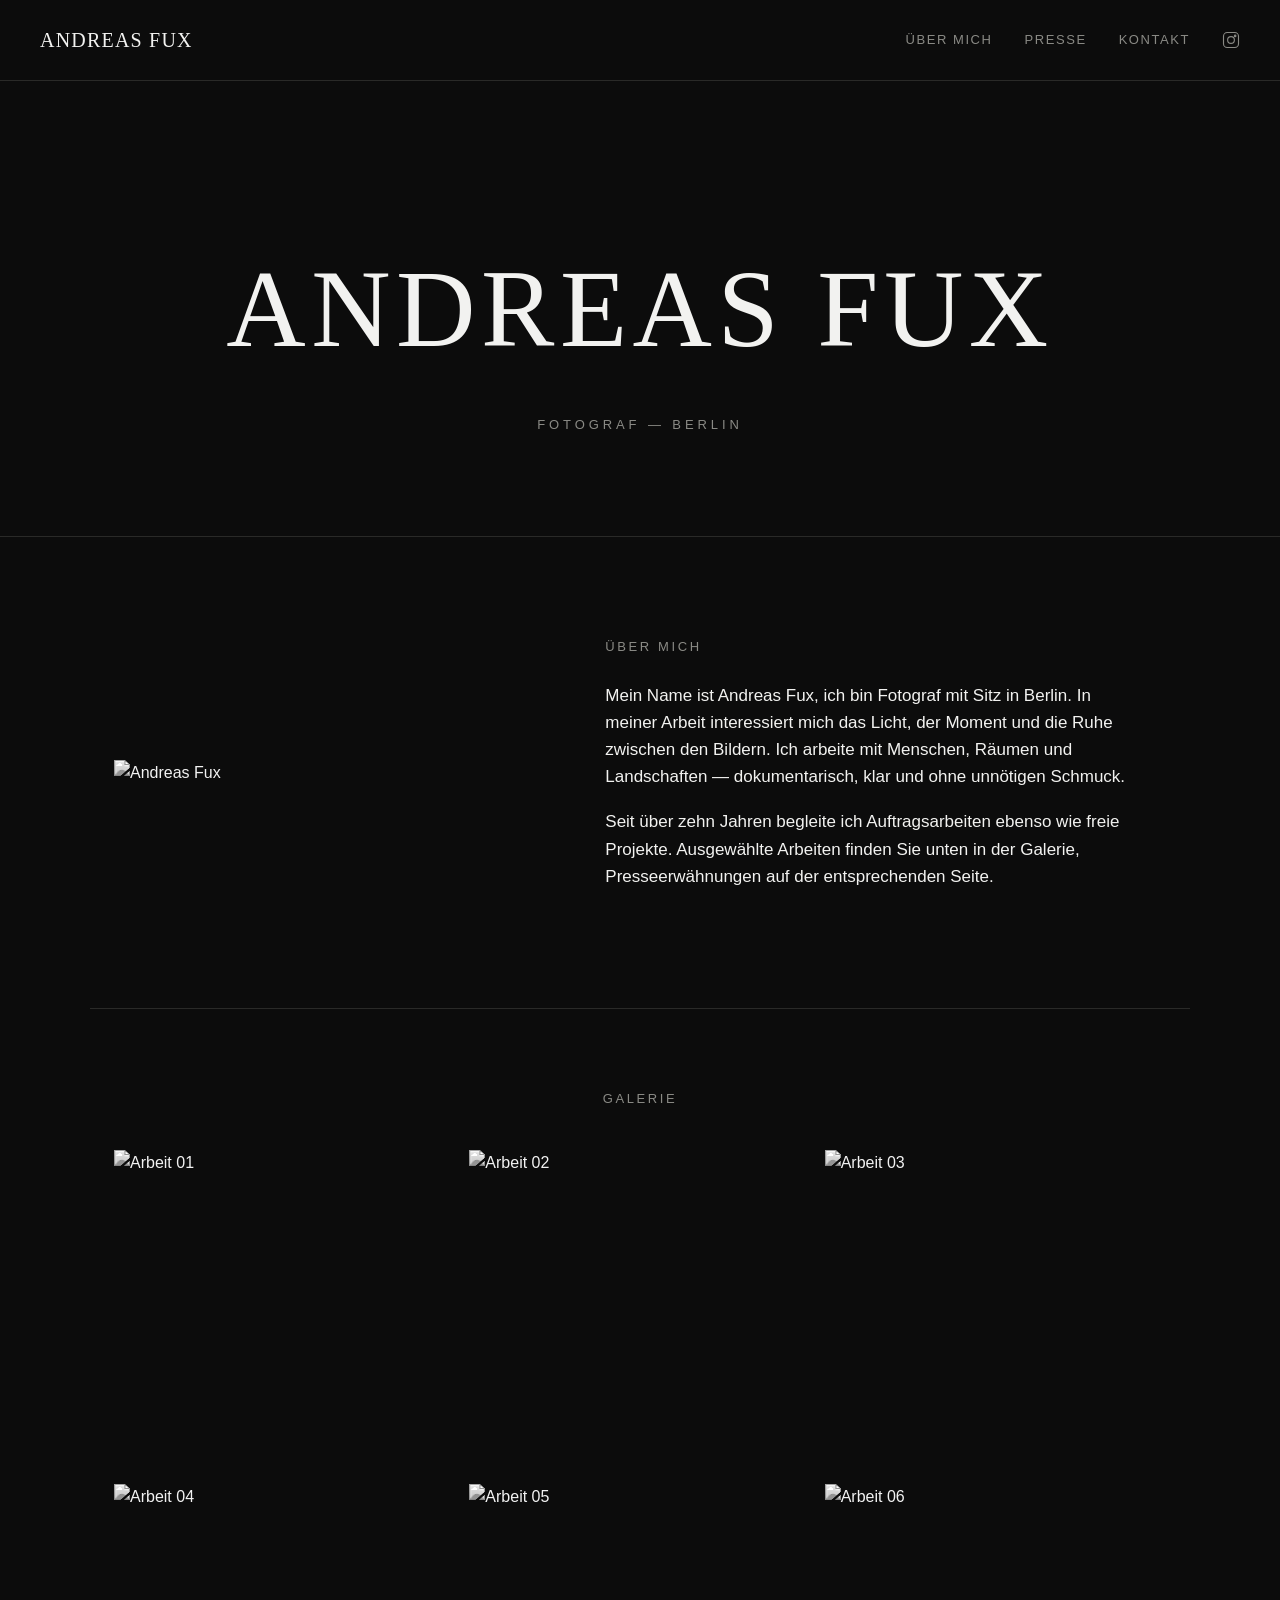
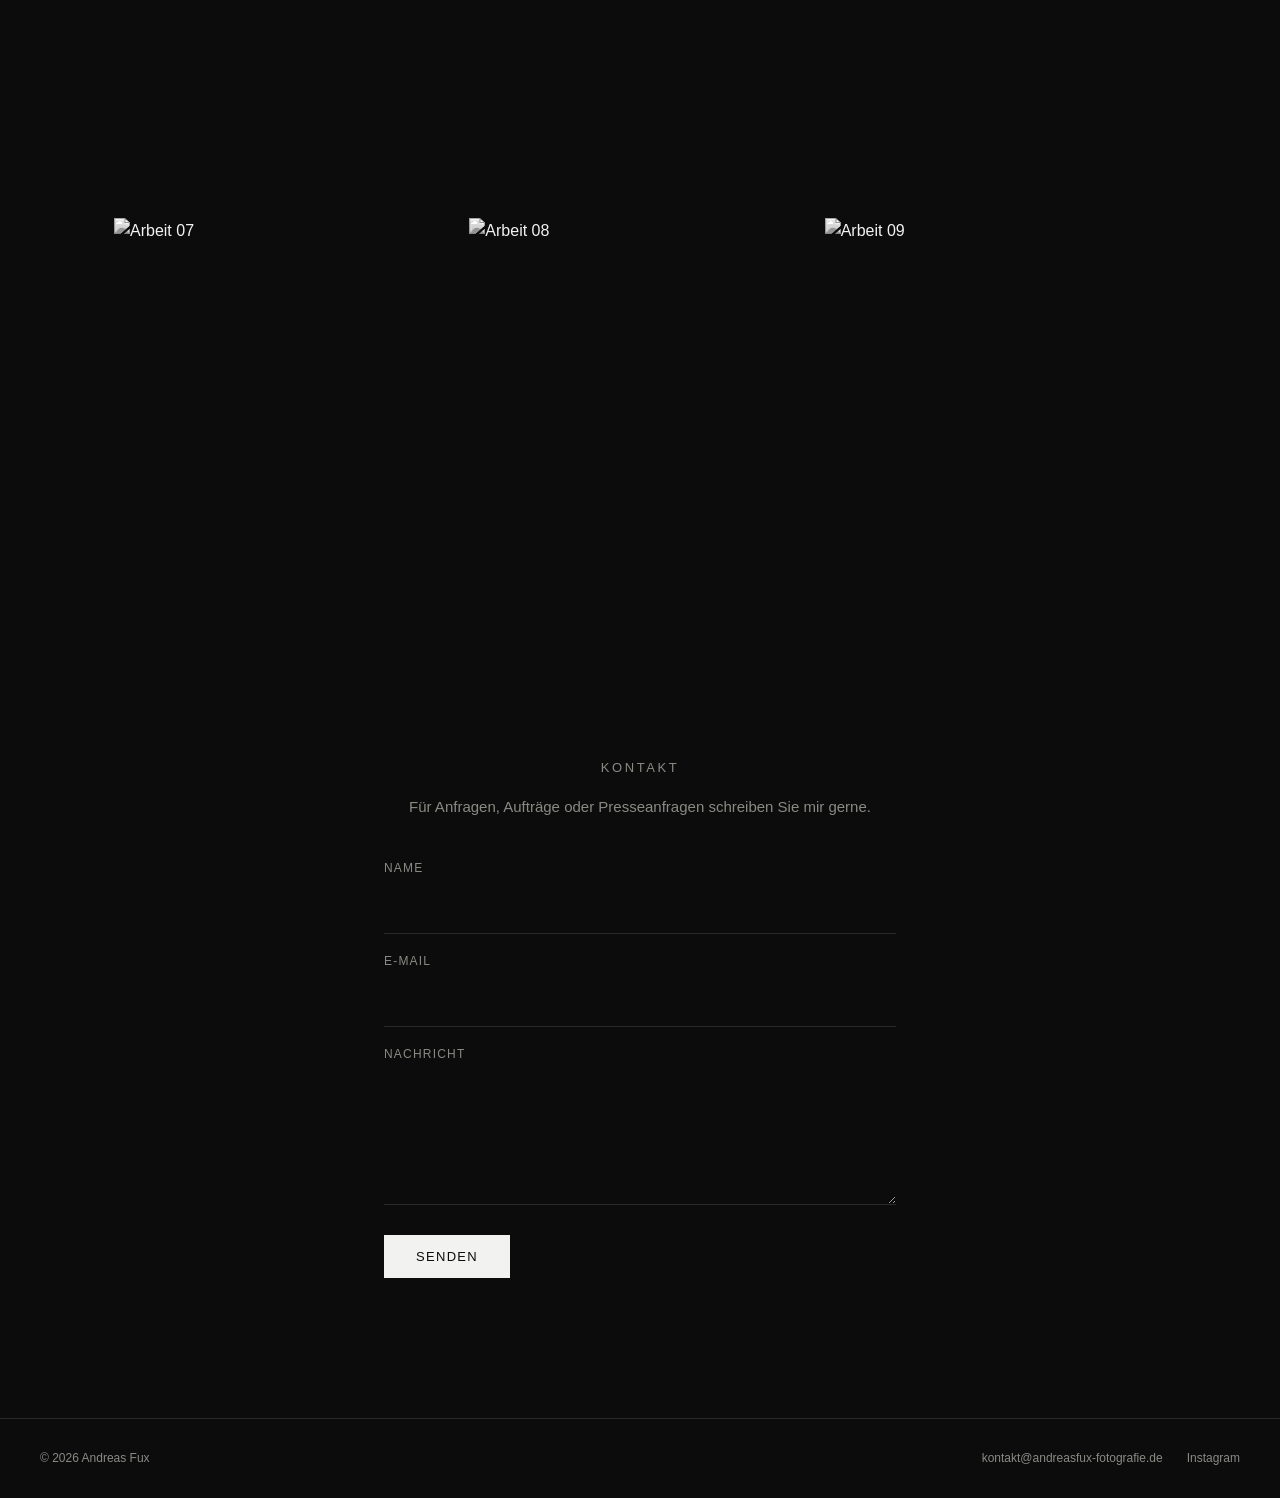
==== commit 01f77a9d: "Correct typo in photographer's name" ====
--- a/index.html
+++ b/index.html
@@ -43,7 +43,7 @@
       <div class="about-text">
         <h2>Über mich</h2>
         <p>
-          Mein Name ist Andreas Fuchs, ich bin Fotograf mit Sitz in Berlin.
+          Mein Name ist Andreas Fux, ich bin Fotograf mit Sitz in Berlin.
           In meiner Arbeit interessiert mich das Licht, der Moment und die
           Ruhe zwischen den Bildern. Ich arbeite mit Menschen, Räumen und
           Landschaften — dokumentarisch, klar und ohne unnötigen Schmuck.
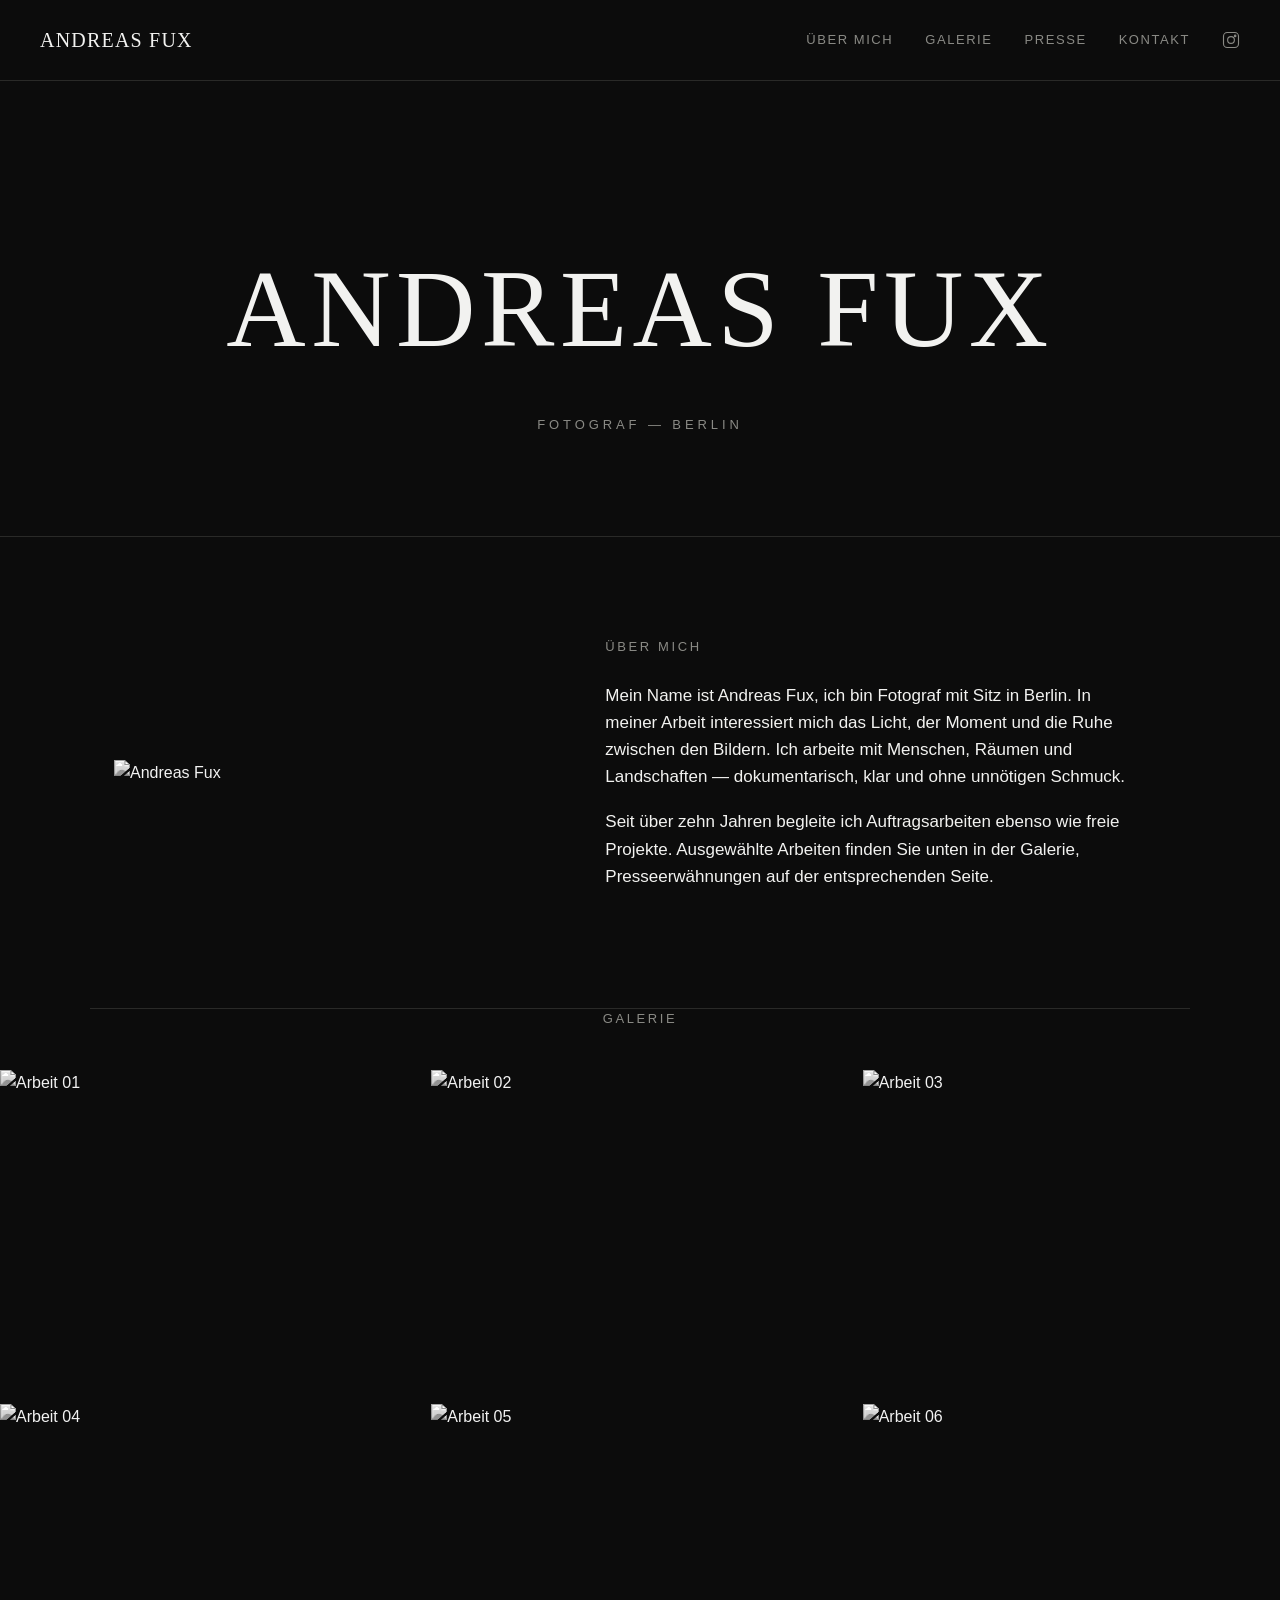
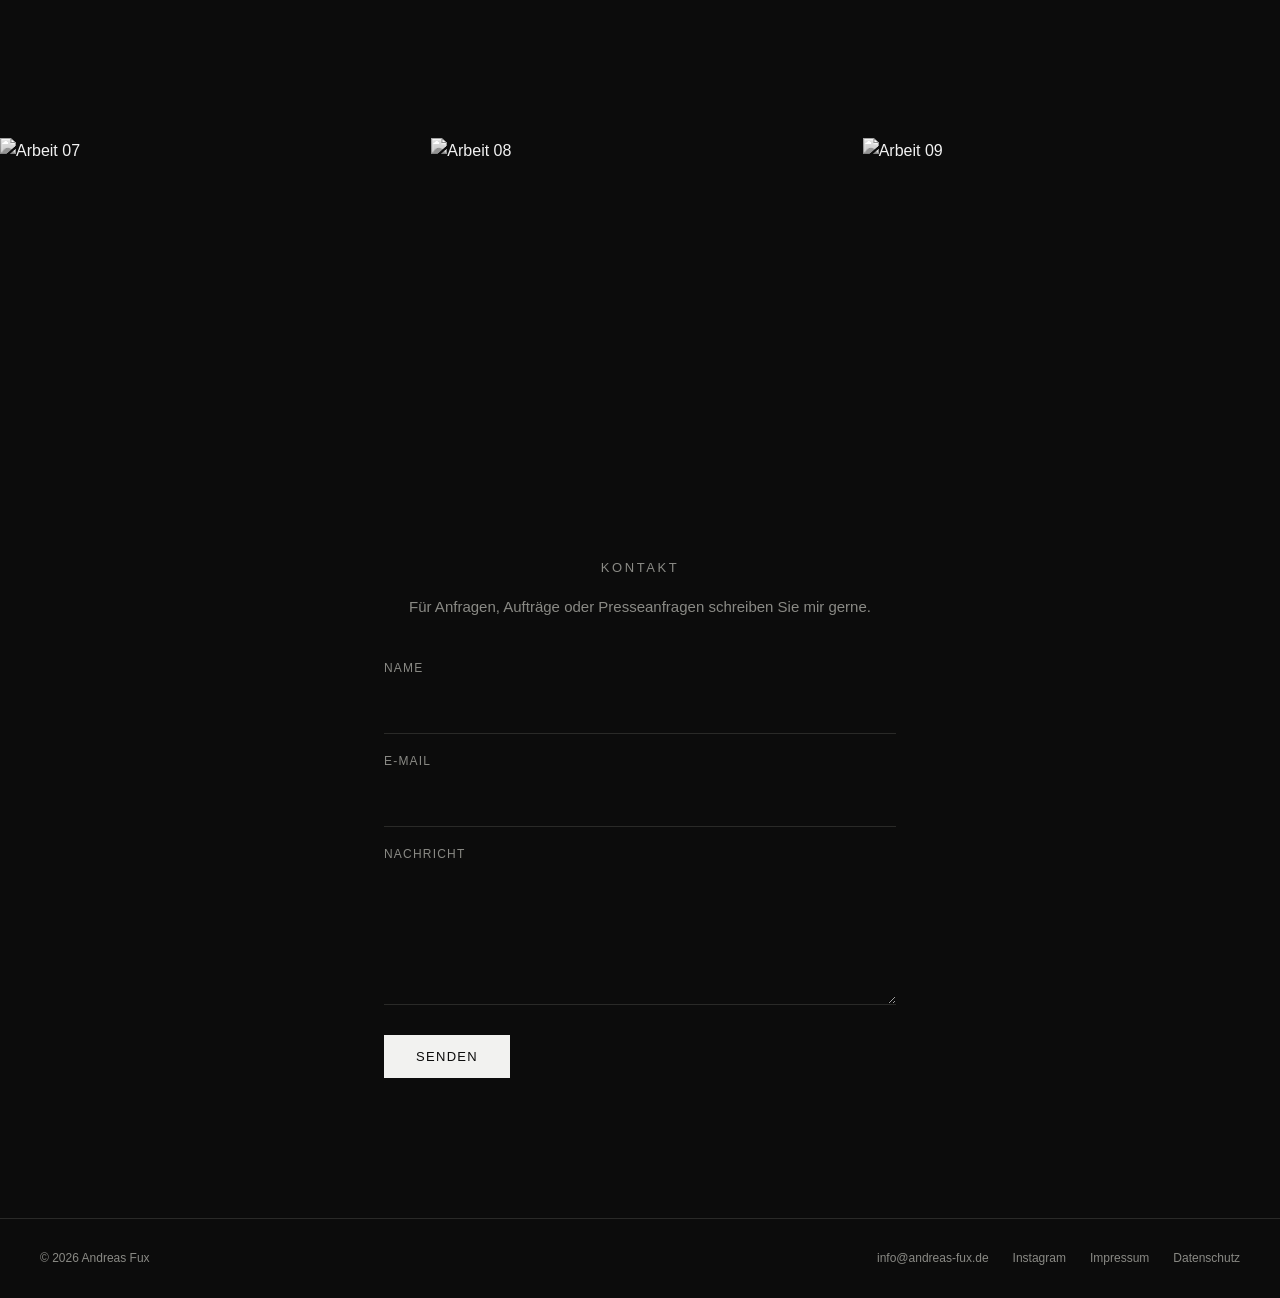
==== commit 03dcdc9d: "Update title, meta tags, and contact information" ====
--- a/index.html
+++ b/index.html
@@ -3,10 +3,8 @@
 <head>
 <meta charset="UTF-8">
 <meta name="viewport" content="width=device-width, initial-scale=1.0">
-<title>Andreas Fux — Fotograf</title>
-<meta name="description" content="Andreas Fux — Fotograf. Portfolio, Galerie und Kontakt.">
-<link rel="preconnect" href="https://fonts.googleapis.com">
-<link href="https://fonts.googleapis.com/css2?family=UnifrakturCook:wght@700&display=swap" rel="stylesheet">
+<title>Andreas Fux — Fotograf Berlin</title>
+<meta name="description" content="Andreas Fux — Fotograf in Berlin. Portfolio, Galerie und Kontakt.">
 <link rel="stylesheet" href="css/style.css">
 </head>
 <body>
@@ -16,6 +14,7 @@
   <button class="nav-toggle" id="navToggle" aria-label="Menü öffnen">☰</button>
   <nav class="main-nav" id="mainNav">
     <a href="#about">Über mich</a>
+    <a href="#galerie">Galerie</a>
     <a href="presse.html">Presse</a>
     <a href="#kontakt">Kontakt</a>
     <a href="https://instagram.com/DEIN_INSTAGRAM_NAME" target="_blank" rel="noopener" class="ig-link" aria-label="Instagram">
@@ -57,14 +56,8 @@
     </div>
   </section>
 
-  <section id="galerie" class="gallery-page">
+  <section id="galerie" class="gallery-section">
     <h2 class="section-label">Galerie</h2>
-
-    <!--
-      Bilder einfach in /images/ hochladen und hier als
-      <div class="img-item"><img src="images/DATEINAME.jpg" alt="Beschreibung"></div>
-      ergänzen. Reihenfolge = Reihenfolge im Grid.
-    -->
     <div class="full-grid" id="galleryGrid">
       <div class="img-item"><img src="images/01.jpg" alt="Arbeit 01"></div>
       <div class="img-item"><img src="images/02.jpg" alt="Arbeit 02"></div>
@@ -82,10 +75,10 @@
     <h2>Kontakt</h2>
     <p class="kontakt-intro">Für Anfragen, Aufträge oder Presseanfragen schreiben Sie mir gerne.</p>
 
-    <form action="https://formsubmit.co/DEINE-EMAIL@domain.de" method="POST" class="contact-form">
-      <input type="hidden" name="_subject" value="Neue Nachricht über die Website">
+    <form action="https://formsubmit.co/info@andreas-fux.de" method="POST" class="contact-form">
+      <input type="hidden" name="_subject" value="Neue Nachricht über andreas-fux.de">
       <input type="hidden" name="_captcha" value="false">
-      <input type="hidden" name="_next" value="https://DEINE-DOMAIN.de/index.html#kontakt">
+      <input type="hidden" name="_next" value="https://www.andreas-fux.de/index.html#kontakt">
 
       <label for="name">Name</label>
       <input type="text" id="name" name="Name" required>
@@ -102,7 +95,6 @@
 
 </main>
 
-<!-- Lightbox (kein Fade, nur Ein-/Ausblenden) -->
 <div class="lightbox" id="lightbox">
   <span class="lightbox-close" id="lightboxClose">×</span>
   <img id="lightboxImg" src="" alt="">
@@ -111,8 +103,10 @@
 <footer class="site-footer">
   <p>© <span id="year"></span> Andreas Fux</p>
   <div class="footer-links">
-    <a href="mailto:kontakt@andreasfuchs-fotografie.de">kontakt@andreasfux-fotografie.de</a>
+    <a href="mailto:info@andreas-fux.de">info@andreas-fux.de</a>
     <a href="https://instagram.com/DEIN_INSTAGRAM_NAME" target="_blank" rel="noopener">Instagram</a>
+    <a href="impressum.html">Impressum</a>
+    <a href="datenschutz.html">Datenschutz</a>
   </div>
 </footer>
 
